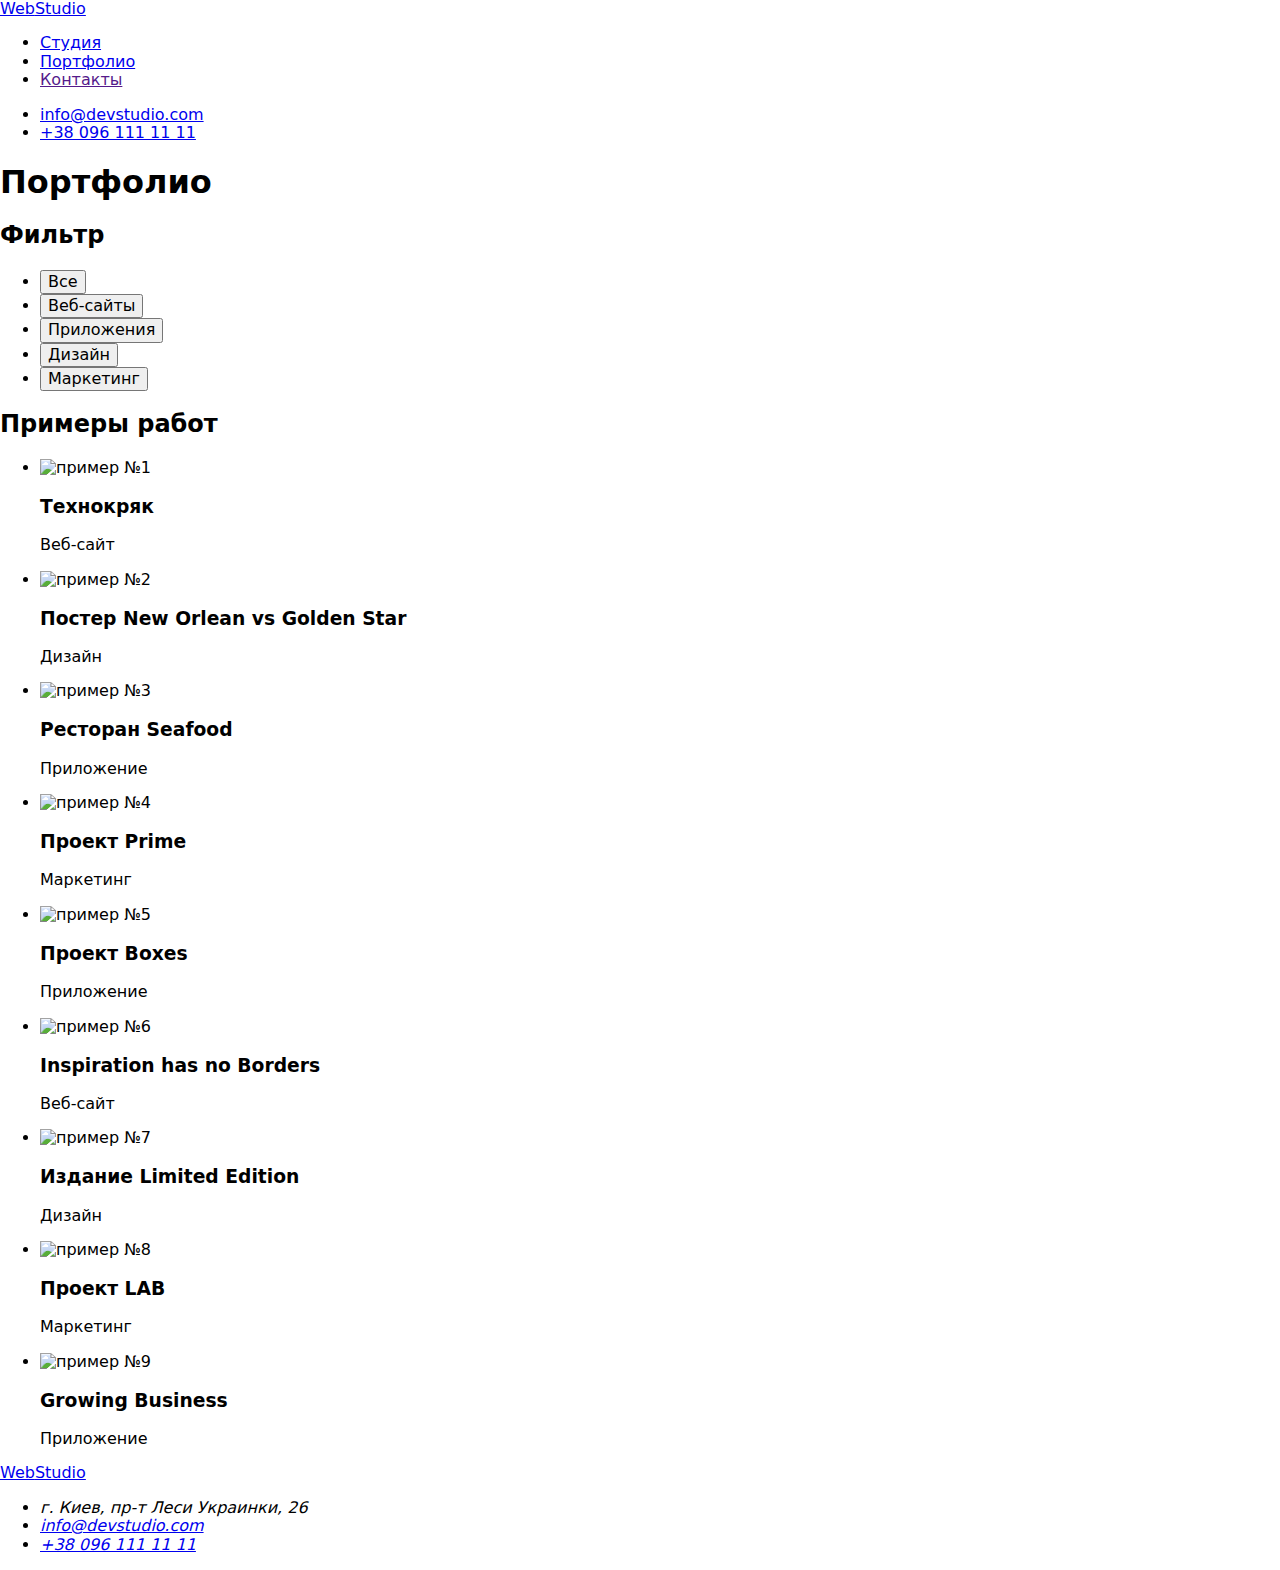
==== portfolio.html @ 57edfd8c "Add files via upload" ====
<!DOCTYPE html>
<html lang="ru">
<head>
    <meta charset="UTF-8">
    <meta http-equiv="X-UA-Compatible" content="IE=edge">
    <meta name="viewport" content="width=device-width, initial-scale=1.0">
    <title>WebStudio</title>
    <link rel="preconnect" href="https://fonts.gstatic.com">
    <link href="https://fonts.googleapis.com/css2?family=Raleway:wght@700&family=Roboto:wght@400;500;700;900&display=swap" rel="stylesheet">
    <link rel="stylesheet" href="https://cdnjs.cloudflare.com/ajax/libs/modern-normalize/0.2.0/modern-normalize.min.css">
    <link rel="stylesheet" href="./css/styles.css">
</head>
<body>
        <!--Навигация-->
        <header class="header">
            <div class="container">
            <nav class="navigation">
                <a href="./" class="webstudio-link"><span class="web">Web</span><span class="studio">Studio</span></a>
                <ul class="list menu">
                    <li class="menu-item"><a href="./" class="site-nav-link">Студия</a></li>
                    <li class="menu-item"><a href="./portfolio.html" class="current">Портфолио</a></li>
                    <li class="menu-item"><a href="" class="site-nav-link">Контакты</a></li>
                </ul>
            </nav>
            <ul class="list contacts">
                <li><a href="mailto:info@devstudio.com" class="contacts-item">info@devstudio.com</a></li>
                <li><a href="tel:+380961111111" class="contacts-item">+38 096 111 11 11</a></li>
            </ul> 
            </div>           
        </header>
        <main>
            <section class="section">
                <div class="container">
                    <h1 class="visually-hidden">Портфолио</h1>

                    <!--Кнопки фильтра проектов-->
                    <h2 class="visually-hidden">Фильтр</h2>
                    <ul class="list filter-list">
                        <li><button type="button" class="button filter-button">Все</button></li>
                        <li><button type="button" class="button filter-button">Веб-сайты</button></li>
                        <li><button type="button" class="button filter-button">Приложения</button></li>
                        <li><button type="button" class="button filter-button">Дизайн</button></li>
                        <li><button type="button" class="button filter-button">Маркетинг</button></li>
                    </ul>
                    
                    <!--Примеры работ-->
                    <h2 class="visually-hidden">Примеры работ</h2>
                    <ul class="list grid portfolio">
                        <li class="grid-item portfolio-item">
                            <img src="./images-portfolio/img-portfolio-1.jpg" alt="пример №1" width="370">
                            <div class="portfolio-info"><h3 class="portfolio-name">Технокряк</h3>
                            <p class="portfolio-description">Веб-сайт</p>
                            </div>
                        </li>
                        <li class="grid-item portfolio-item">
                            <img src="./images-portfolio/img-portfolio-2.jpg" alt="пример №2" width="370">
                            <div class="portfolio-info"><h3 class="portfolio-name">Постер New Orlean vs Golden Star</h3>
                            <p class="portfolio-description">Дизайн</p>
                            </div>
                        </li>
                        <li class="grid-item portfolio-item">
                            <img src="./images-portfolio/img-portfolio-3.jpg" alt="пример №3" width="370">
                            <div class="portfolio-info"><h3 class="portfolio-name">Ресторан Seafood</h3>
                            <p class="portfolio-description">Приложение</p>
                            </div>
                        </li>
                        <li class="grid-item portfolio-item">
                            <img src="./images-portfolio/img-portfolio-4.jpg" alt="пример №4" width="370">
                            <div class="portfolio-info"><h3 class="portfolio-name">Проект Prime</h3>
                            <p class="portfolio-description">Маркетинг</p>
                            </div>
                        </li>
                        <li class="grid-item portfolio-item">
                            <img src="./images-portfolio/img-portfolio-5.jpg" alt="пример №5" width="370">
                            <div class="portfolio-info"><h3 class="portfolio-name">Проект Boxes</h3>
                            <p class="portfolio-description">Приложение</p>
                            </div>
                        </li>
                        <li class="grid-item portfolio-item">
                            <img src="./images-portfolio/img-portfolio-6.jpg" alt="пример №6" width="370">
                            <div class="portfolio-info"><h3 class="portfolio-name">Inspiration has no Borders</h3>
                            <p class="portfolio-description">Веб-сайт</p>
                            </div>
                        </li>
                        <li class="grid-item portfolio-item">
                            <img src="./images-portfolio/img-portfolio-7.jpg" alt="пример №7" width="370">
                            <div class="portfolio-info"><h3 class="portfolio-name">Издание Limited Edition</h3>
                            <p class="portfolio-description">Дизайн</p>
                            </div>
                        </li>
                        <li class="grid-item portfolio-item">
                            <img src="./images-portfolio/img-portfolio-8.jpg" alt="пример №8" width="370">
                            <div class="portfolio-info"><h3 class="portfolio-name">Проект LAB</h3>
                            <p class="portfolio-description">Маркетинг</p>
                            </div>
                        </li>
                        <li class="grid-item portfolio-item">
                            <img src="./images-portfolio/img-portfolio-9.jpg" alt="пример №9" width="370">
                            <div class="portfolio-info"><h3 class="portfolio-name">Growing Business</h3>
                            <p class="portfolio-description">Приложение</p>
                            </div>
                        </li>
                    </ul>
                </div>
            </section>
        </main>
        <footer class="footer">
            <div class="container">
                <a href="/" class="webstudio-link"><span class="web">Web</span><span class="studio-footer">Studio</span></a>
                <address class="address">
                    <ul class="list">
                        <li class="address-items">г. Киев, пр-т Леси Украинки, 26</li>
                        <li class="address-items"><a href="mailto:info@devstudio.com" class="contacts-footer">info@devstudio.com</a></li>
                        <li class="address-items"><a href="tel:+380961111111" class="contacts-footer">+38 096 111 11 11</a></li>
                    </ul>
                </address>
            </div>
        </footer>
    </body>
</html>
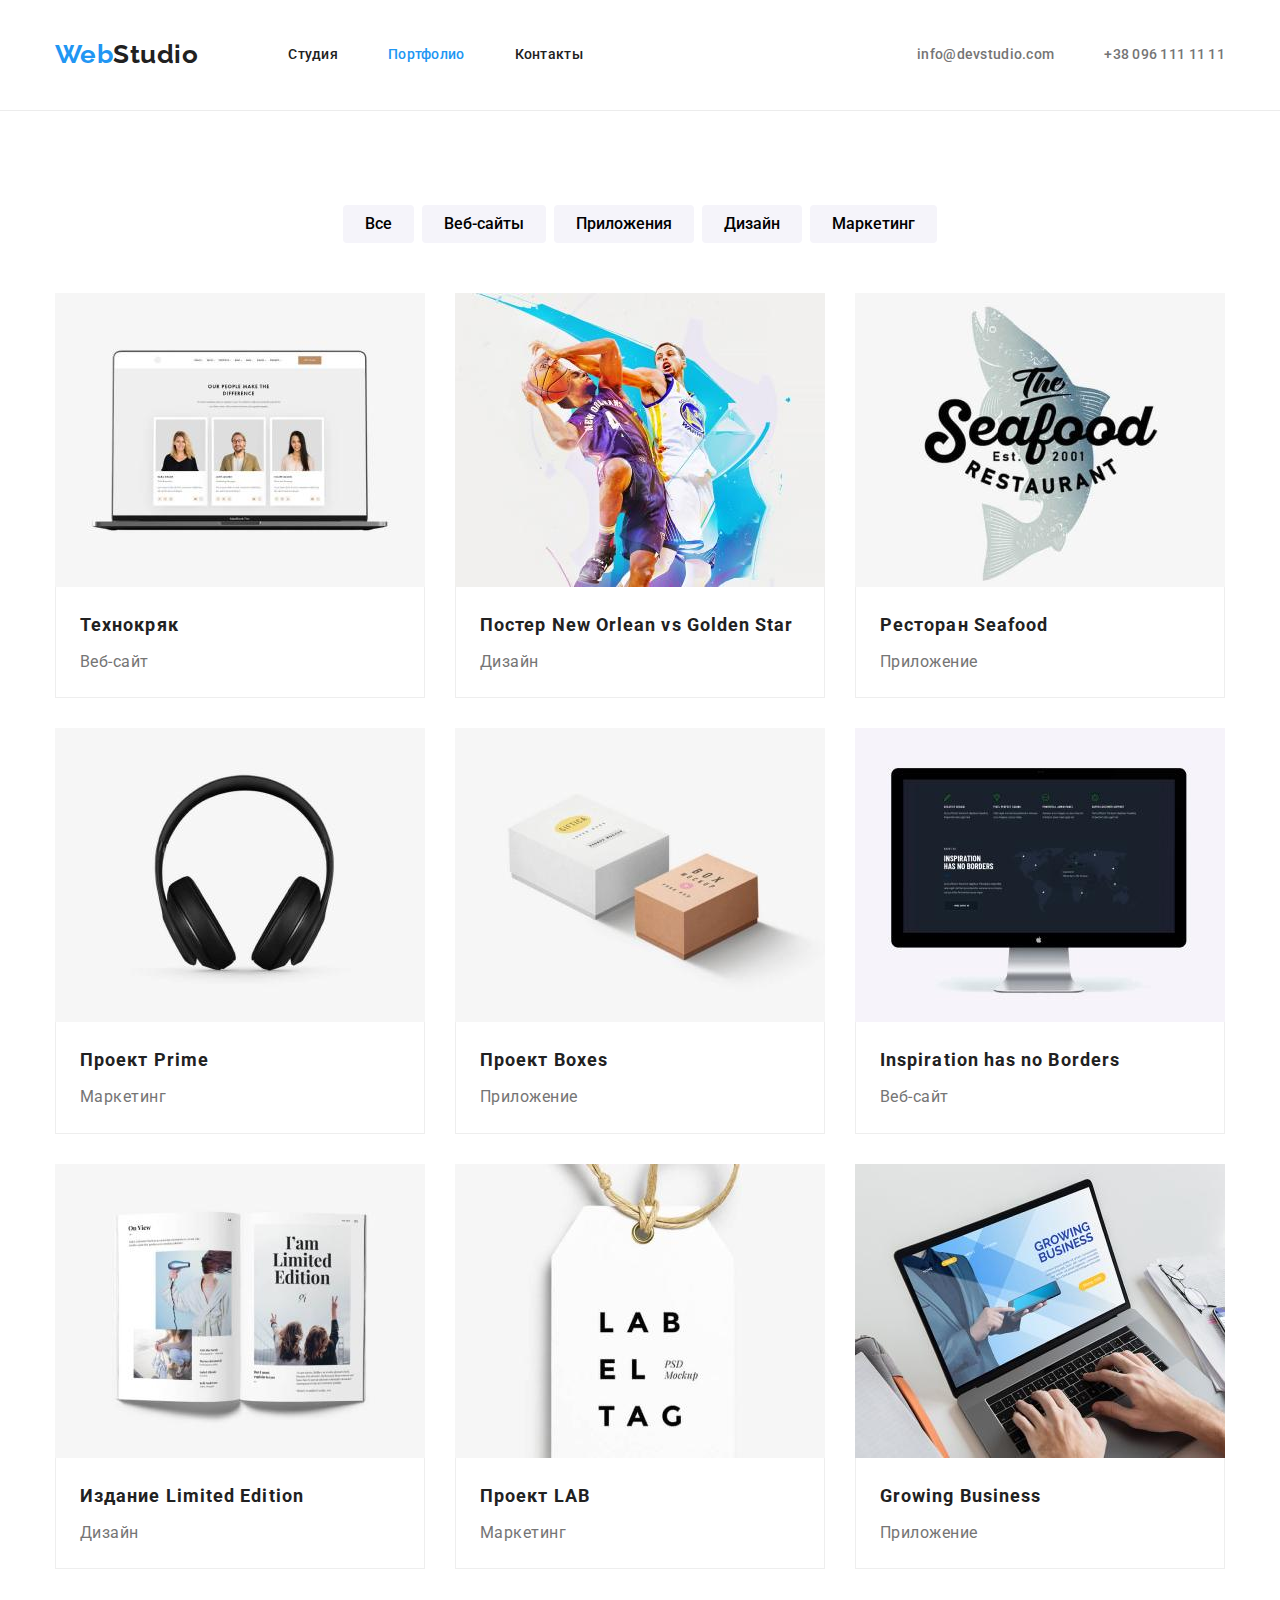
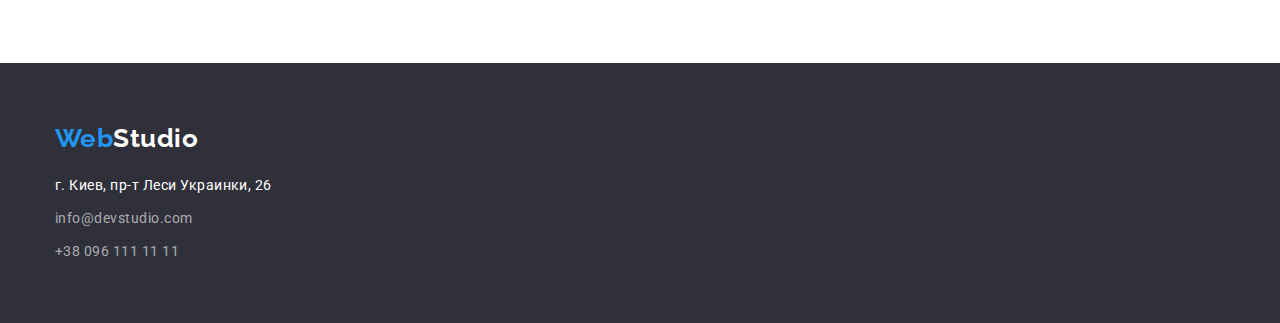
==== commit f999a2e8: "Add files via upload" ====
--- a/portfolio.html
+++ b/portfolio.html
@@ -23,8 +23,8 @@
                 </ul>
             </nav>
             <ul class="list contacts">
-                <li><a href="mailto:info@devstudio.com" class="contacts-item">info@devstudio.com</a></li>
-                <li><a href="tel:+380961111111" class="contacts-item">+38 096 111 11 11</a></li>
+                <li class="contacts-list"><a href="mailto:info@devstudio.com" class="contacts-item">info@devstudio.com</a></li>
+                <li class="contacts-list"><a href="tel:+380961111111" class="contacts-item">+38 096 111 11 11</a></li>
             </ul> 
             </div>           
         </header>
@@ -108,8 +108,8 @@
             <div class="container">
                 <a href="/" class="webstudio-link"><span class="web">Web</span><span class="studio-footer">Studio</span></a>
                 <address class="address">
+                    г. Киев, пр-т Леси Украинки, 26
                     <ul class="list">
-                        <li class="address-items">г. Киев, пр-т Леси Украинки, 26</li>
                         <li class="address-items"><a href="mailto:info@devstudio.com" class="contacts-footer">info@devstudio.com</a></li>
                         <li class="address-items"><a href="tel:+380961111111" class="contacts-footer">+38 096 111 11 11</a></li>
                     </ul>
--- a/css/styles.css
+++ b/css/styles.css
@@ -0,0 +1,445 @@
+:root {
+    --primary-text-color: #212121;
+    --secondary-text-color: #757575;
+    --accent-text-color: #2196F3;
+    --block-color: #2F303A;
+    --white-color: #ffffff;
+    --border-color: #ECECEC;
+    --grid-item: 1;
+}
+
+/*Стили для обнуления*/
+
+html {
+    box-sizing: border-box;
+}
+
+*, 
+::after, 
+::before {
+    box-sizing: inherit;
+}
+
+h1,
+h2,
+h3,
+h4,
+h5,
+h6,
+p {
+	margin-top: 0;
+}
+
+.list {
+	list-style: none;
+	padding-left: 0;
+	margin: 0;
+}
+
+img {
+    display: block;
+    max-width: 100%;
+    height: auto;
+}
+
+body {
+    background-color: var(--white-color);
+    font-family: Roboto, sans-serif;
+    font-style: normal;
+    letter-spacing: 0.03em;
+    color: var(--primary-text-color);
+}
+
+.container {
+    width: 1200px;
+    padding-right: 15px;
+    padding-left: 15px;
+    margin-right: auto;
+    margin-left: auto;
+}
+
+.grid {    
+    display: flex;
+    flex-wrap: wrap;
+    margin-left: -30px;
+    margin-top: -30px;    
+}
+
+.grid-item {
+    flex-basis: calc((100% - 30px * var(--grid-item)) / var(--grid-item));
+    margin-left: 30px;
+    margin-top: 30px;
+}
+
+.section {
+    padding-top: 94px;
+    padding-bottom: 94px;
+}
+
+/*header*/
+.header {
+    background-color: #ffffff;
+    padding-top: 24px;
+    padding-bottom: 25px;
+    border-bottom: 1px solid;
+    border-color: var(--border-color);
+}
+
+.web,
+.studio,
+.studio-footer {
+    font-family: Raleway, sans-serif;
+    font-style: normal;
+    font-weight: 700;
+    font-size: 26px;
+    line-height: 1.2;
+}
+.web {
+    color: var(--accent-text-color);
+}
+
+.studio {
+    color: var(--primary-text-color);
+}
+.webstudio-link {
+    text-decoration: none;
+
+}
+
+.menu {
+    display: inline-flex;
+}
+
+.navigation a {
+    padding-top: 15px;
+    padding-bottom: 15px;
+}
+
+.menu-item:not(:last-child) {
+    margin-right: 50px;
+}
+.header .container {
+    display: flex;
+    justify-content: flex-end;
+    align-items: center;
+}
+
+.header .webstudio-link {
+    margin-right: 90px;
+}
+
+.navigation {
+    display: flex;
+    align-items: center;
+    margin-right: auto;
+}
+
+/*site nav*/
+.current {
+    font-weight: 500;
+    font-size: 14px;
+    line-height: 1.1;
+    letter-spacing: 0.02em;
+    text-decoration: none;
+    color: var(--accent-text-color);
+}
+
+.site-nav-link {
+    font-weight: 500;
+    font-size: 14px;
+    line-height: 1.1;
+    letter-spacing: 0.02em;
+    text-decoration: none;
+    color: var(--primary-text-color);
+}
+.site-nav-link:hover,
+.site-nav-link:focus {
+    color: var(--accent-text-color);
+}
+
+/*contacts header*/
+.contacts {
+    display: inline-flex;
+}
+
+.contacts-list {
+    margin-left: 50px;
+}
+
+
+.contacts-item {
+    color: var(--secondary-text-color);
+    font-weight: 500;
+    font-size: 14px;
+    line-height: 1.1;
+    letter-spacing: 0.02em;
+    text-decoration: none;
+}
+
+.contacts-item:hover,
+.contacts-item:focus {
+    color: var(--accent-text-color);
+}
+
+/*hero*/
+.hero {
+    display: flex;
+    align-items: center;
+}
+.tag-main {
+    width: calc(100% / 12 * 7);
+    display: flex;
+    justify-content: center;
+    margin-right: auto;
+    margin-left: auto;
+    margin-bottom: 30px;
+}
+.main-title{
+    background-color: var(--block-color);
+    padding-top: 200px;
+    padding-bottom: 200px;
+}
+
+.tag-main {
+    font-weight: 900;
+    font-size: 44px;
+    line-height: 1.5;
+    text-align: center;
+    letter-spacing: 0.06em;
+    text-transform: uppercase;
+    color: var(--white-color);
+}
+
+.order-button {
+    margin-left: auto;
+    margin-right: auto;
+    padding: 10px 32px;
+    color: var(--white-color);
+    background-color: var(--accent-text-color);
+    font-weight: 700;
+    font-size: 16px;
+    line-height: 1.9;
+    display: flex;
+    align-items: center;
+    text-align: center;
+    letter-spacing: 0.06em;
+    cursor: pointer;
+    box-shadow: 0px 4px 4px rgba(0, 0, 0, 0.15);
+    border-radius: 4px;
+    border: none;
+}
+
+.order-button:hover,
+.order-button:focus {
+    background-color: var(--secondary-text-color);
+    filter: drop-shadow(0px 4px 4px rgba(0, 0, 0, 0.25));
+}
+
+.list{
+    margin-bottom: 0;
+    padding-left: 0;
+    list-style: none;
+}
+
+.features {
+    font-weight: 700;
+    font-size: 14px;
+    line-height: 1.1;
+    text-transform: uppercase;
+    color: var(--primary-text-color);
+    margin-bottom: 10px;
+}
+
+.features-item{
+    --grid-item: 4;
+}
+
+.description {
+    margin-bottom: 0;
+    font-weight: 400;
+    font-size: 14px;
+    line-height: 1.7;
+    color: var(--secondary-text-color);
+}
+
+
+.activities {
+    padding-top: 0px;
+}
+
+.activities-title {
+    display: flex;
+    justify-content: center;
+    margin-right: auto;
+    margin-left: auto;
+    margin-bottom: 50px;
+}
+
+.activities-item {
+    --grid-item: 3;
+}
+
+/*.team-list .container {
+    padding-top: 94px;
+}*/
+
+.our-team {
+    display: flex;
+    justify-content: center;
+    margin-right: auto;
+    margin-left: auto;
+    margin-bottom: 50px;
+}
+
+.team-item {
+    --grid-item: 4;
+    text-align: center;
+    background-color: #ffffff;
+    box-shadow: 0px 1px 3px rgba(0, 0, 0, 0.12), 
+    0px 1px 1px rgba(0, 0, 0, 0.14), 
+    0px 2px 1px rgba(0, 0, 0, 0.2);
+    border-radius: 0px 0px 4px 4px;
+}
+
+.team-list {
+    background-color: #F5F4FA;
+}
+
+.team-info {
+    padding: 30px 55px;
+}
+
+.team-name {
+    font-weight: 500;
+    font-size: 16px;
+    line-height: 1.2;
+    text-align: center;
+    margin-bottom: 0;
+}
+.team-description {
+    font-weight: 400;
+    font-size: 16px;
+    line-height: 1.2;
+    text-align: center;
+    color: var(--secondary-text-color);
+    margin-top: 10px;    
+}
+
+/*footer*/
+footer {
+    background-color: var(--block-color);
+    padding-bottom: 60px;
+    padding-top: 60px;
+}
+.studio-footer {
+    color: var(--white-color);
+}
+.address {
+    font-style: normal;
+    font-weight: 400;
+    font-size: 14px;
+    line-height: 1.7;
+    color: var(--white-color);
+}
+
+.contacts-footer {
+    text-decoration: none;
+    color: rgb(255, 255, 255, 0.6)
+}
+
+.contacts-footer:hover,
+.contacts-footer:focus {
+    color: var(--accent-text-color);
+}
+
+.address-items {
+    margin-top: 9px;
+}
+
+.footer .container {
+    display: flex;
+    flex-direction: column;
+}
+
+.footer .webstudio-link {
+    margin-bottom: 20px;
+}
+
+/*portfolio*/
+.button {
+    padding: 6px 22px;
+    font-weight: 500;
+    font-size: 16px;
+    line-height: 1.6;
+    text-align: center;
+    cursor: pointer;
+    background-color: #F5F4FA;
+    border-radius: 4px;
+    border: none;
+}
+
+.button:hover,
+.button:focus{
+    background-color: var(--accent-text-color);
+    color: var(--white-color);
+    box-shadow: 0px 3px 1px rgba(0, 0, 0, 0.1), 
+    0px 1px 2px rgba(0, 0, 0, 0.08), 
+    0px 2px 2px rgba(0, 0, 0, 0.12);
+}
+
+.visually-hidden {
+    position: absolute;
+    clip: rect(1px 1px 1px 1px);
+    clip: rect(1px, 1px, 1px, 1px);
+    padding: 0;
+    border: 0;
+    height: 1px;
+    width: 1px;
+    overflow: hidden;
+}
+
+.portfolio-item {
+    background: #FFFFFF;    
+}
+
+.portfolio-name{
+    font-weight: 700;
+    font-size: 18px;
+    line-height: 2;
+    letter-spacing: 0.06em;
+    margin-bottom: 4px;
+}
+
+.portfolio-description {
+    margin-bottom: 0;
+    font-weight: 400;
+    font-size: 16px;
+    line-height: 1.9;
+    color: var(--secondary-text-color);
+}
+
+.filter-list {
+    display: flex;
+    align-items: center;
+    justify-content: center;
+    margin-right: auto;
+    margin-left: auto;
+    margin-bottom: 50px;    
+
+}
+
+.filter-list :not(:last-child) {
+    margin-right: 8px;    
+}
+
+.portfolio-item {
+    --grid-item: 3;
+}
+
+.portfolio-info {
+    padding: 20px 24px;
+    border-right: 1px solid #EEEEEE;
+    border-bottom: 1px solid #EEEEEE;
+    border-left: 1px solid #EEEEEE;
+    box-sizing: border-box;
+}